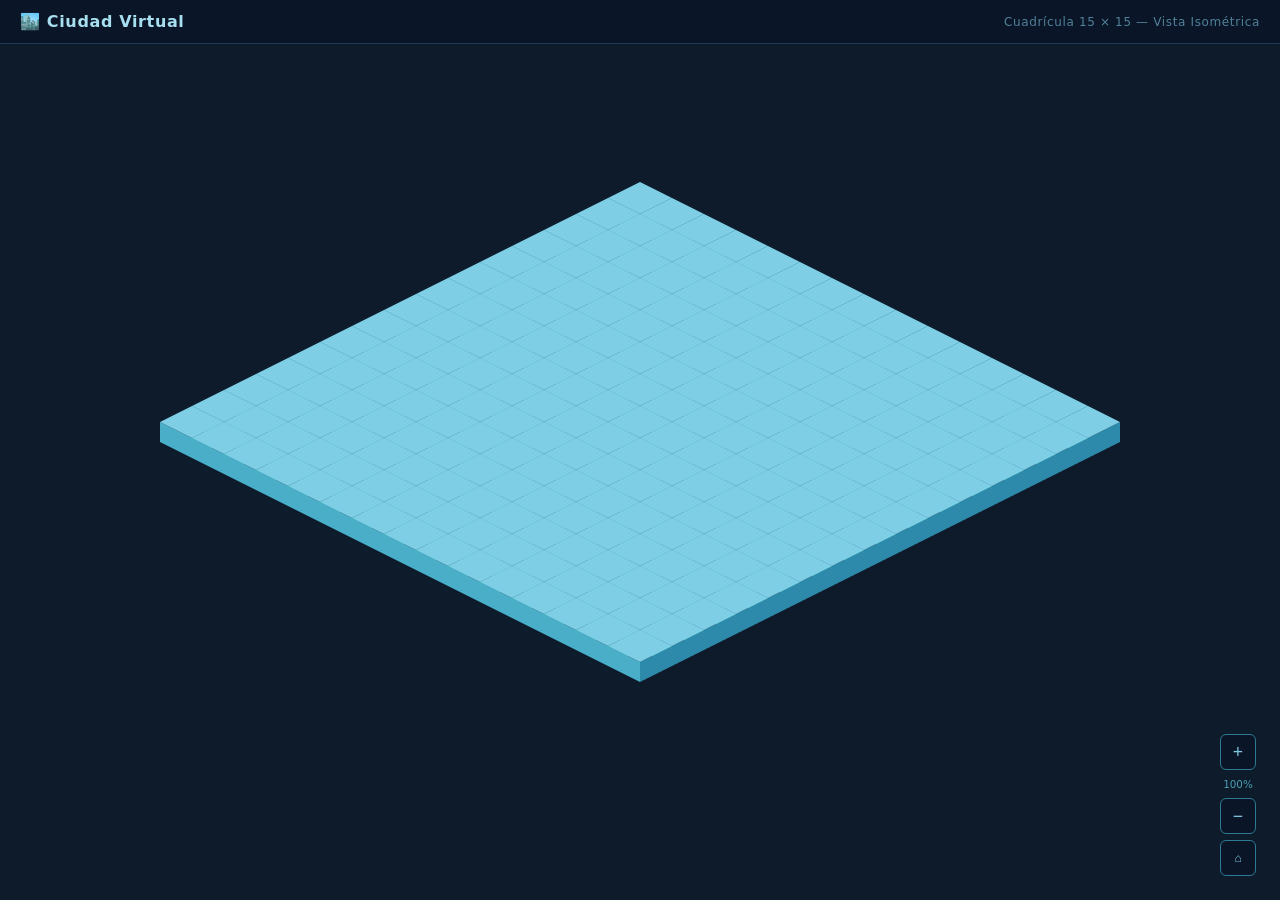
==== presentacion/vistas/index.html @ da92a7b5 "Generación de la cuadricula del mapa (prueba)" ====
<!DOCTYPE html>
<html lang="es">
<head>
    <meta charset="UTF-8">
    <meta name="viewport" content="width=device-width, initial-scale=1.0">
    <title>Ciudad Virtual – Cuadrícula Isométrica</title>
    <link rel="stylesheet" href="../estilos/styles.css">
</head>
<body>
    <div id="top-bar">
        <span id="title">🏙️ Ciudad Virtual</span>
        <span id="grid-info">Cuadrícula 15 × 15 — Vista Isométrica</span>
    </div>

    <div id="viewport">
        <div id="canvas-wrap">
            <div id="iso-scene">
                <div id="iso-grid"></div>
            </div>
        </div>
    </div>

    <div id="zoom-controls">
        <button id="btn-zoom-in"  title="Acercar">+</button>
        <div id="zoom-label">100%</div>
        <button id="btn-zoom-out" title="Alejar">−</button>
        <button id="btn-zoom-reset" title="Restablecer" style="font-size:0.75rem">⌂</button>
    </div>

    <div id="tooltip"></div>

    <script src="../../negocio/grid.js"></script>
</body>
</html>
---- presentacion/estilos/styles.css ----
/* ========================================
   CIUDAD VIRTUAL — Cuadrícula Isométrica
   styles.css
   ======================================== */

*, *::before, *::after {
    margin: 0;
    padding: 0;
    box-sizing: border-box;
}

html, body {
    width: 100%;
    height: 100%;
    background: #0d1b2a;
    overflow: hidden;
    font-family: 'Segoe UI', system-ui, sans-serif;
    color: #7ec8e3;
}

/* ---- TOP BAR ---- */
#top-bar {
    position: fixed;
    top: 0; left: 0; right: 0;
    height: 44px;
    background: #0a1628;
    border-bottom: 1px solid #1a3a55;
    display: flex;
    align-items: center;
    justify-content: space-between;
    padding: 0 20px;
    z-index: 200;
    letter-spacing: 0.04em;
}

#title {
    font-size: 1rem;
    font-weight: 700;
    color: #a8dff0;
}

#grid-info {
    font-size: 0.75rem;
    opacity: 0.6;
}

/* ---- ZOOM CONTROLS ---- */
#zoom-controls {
    position: fixed;
    bottom: 24px;
    right: 24px;
    display: flex;
    flex-direction: column;
    gap: 6px;
    z-index: 200;
}

#zoom-controls button {
    width: 36px;
    height: 36px;
    background: #0a1628;
    border: 1px solid #2e7a94;
    color: #7ec8e3;
    border-radius: 6px;
    font-size: 1.1rem;
    cursor: pointer;
    display: flex;
    align-items: center;
    justify-content: center;
    transition: background 0.15s, color 0.15s;
}

#zoom-controls button:hover {
    background: #2e7a94;
    color: #fff;
}

#zoom-label {
    text-align: center;
    font-size: 0.65rem;
    color: #4a9fb5;
    padding: 2px 0;
}

/* ---- VIEWPORT ---- */
#viewport {
    position: fixed;
    top: 44px; left: 0; right: 0; bottom: 0;
    overflow: hidden;
    cursor: grab;
    user-select: none;
}

#viewport.dragging {
    cursor: grabbing;
}

/* ---- CANVAS WRAP (zoom + pan) ---- */
#canvas-wrap {
    position: absolute;
    top: 0; left: 0;
    transform-origin: 0 0;
    will-change: transform;
}

/* ---- ESCENA ISO ---- */
#iso-scene {
    position: relative;
    display: inline-block;
    padding: 120px 180px 200px 180px;
}

/* ---- GRID ---- */
#iso-grid {
    position: relative;
}

/* ---- CUBO (SVG inline, sin skewY) ---- */
.iso-cube {
    position: absolute;
    cursor: pointer;
    overflow: visible;
}

.iso-cube svg {
    overflow: visible;
    display: block;
}

.iso-cube:hover svg {
    filter: brightness(1.28) drop-shadow(0 0 3px rgba(126,200,227,0.5));
}

.iso-cube:hover {
    z-index: 9999 !important;
}

/* selected = dorado */
.iso-cube.selected .poly-top   { fill: #f0d040; }
.iso-cube.selected .poly-left  { fill: #c4a820; }
.iso-cube.selected .poly-right { fill: #9a8010; }

/* ---- TOOLTIP ---- */
#tooltip {
    position: fixed;
    background: #071018;
    border: 1px solid #2e7a94;
    color: #a8dff0;
    padding: 5px 11px;
    border-radius: 4px;
    font-size: 0.75rem;
    pointer-events: none;
    z-index: 9999;
    white-space: nowrap;
    box-shadow: 0 4px 16px rgba(0,0,0,0.6);
    opacity: 0;
    transition: opacity 0.1s;
}

#tooltip.visible { opacity: 1; }
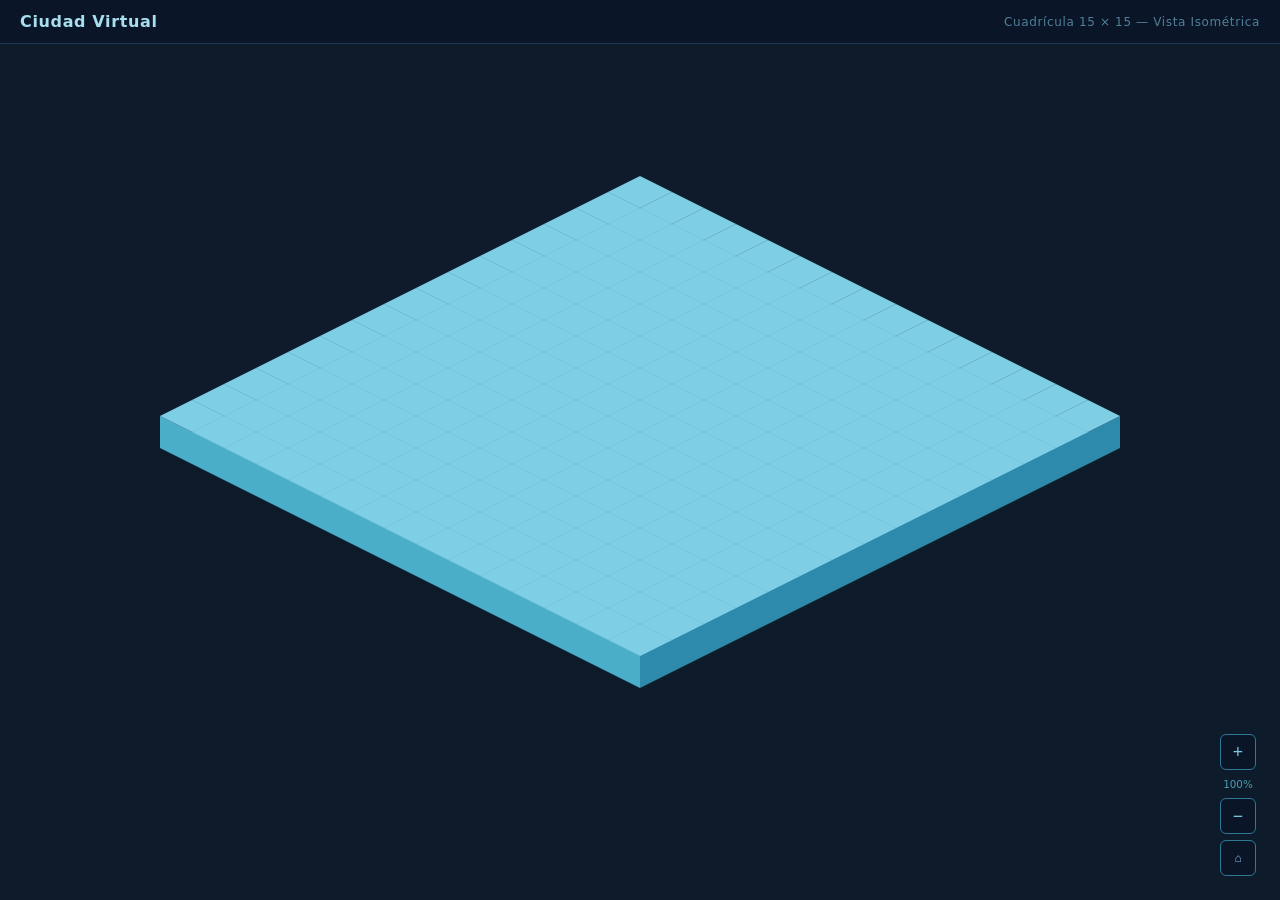
==== commit be45e75a: "Implementacion y conección entre la clase Mapa y la cuadricula (grid) de la interfaz" ====
--- a/presentacion/vistas/index.html
+++ b/presentacion/vistas/index.html
@@ -8,7 +8,7 @@
 </head>
 <body>
     <div id="top-bar">
-        <span id="title">🏙️ Ciudad Virtual</span>
+        <span id="title"> Ciudad Virtual</span>
         <span id="grid-info">Cuadrícula 15 × 15 — Vista Isométrica</span>
     </div>
 
@@ -29,6 +29,6 @@
 
     <div id="tooltip"></div>
 
-    <script src="../../negocio/grid.js"></script>
+    <script type="module" src="../../negocio/grid.js"></script>
 </body>
 </html>
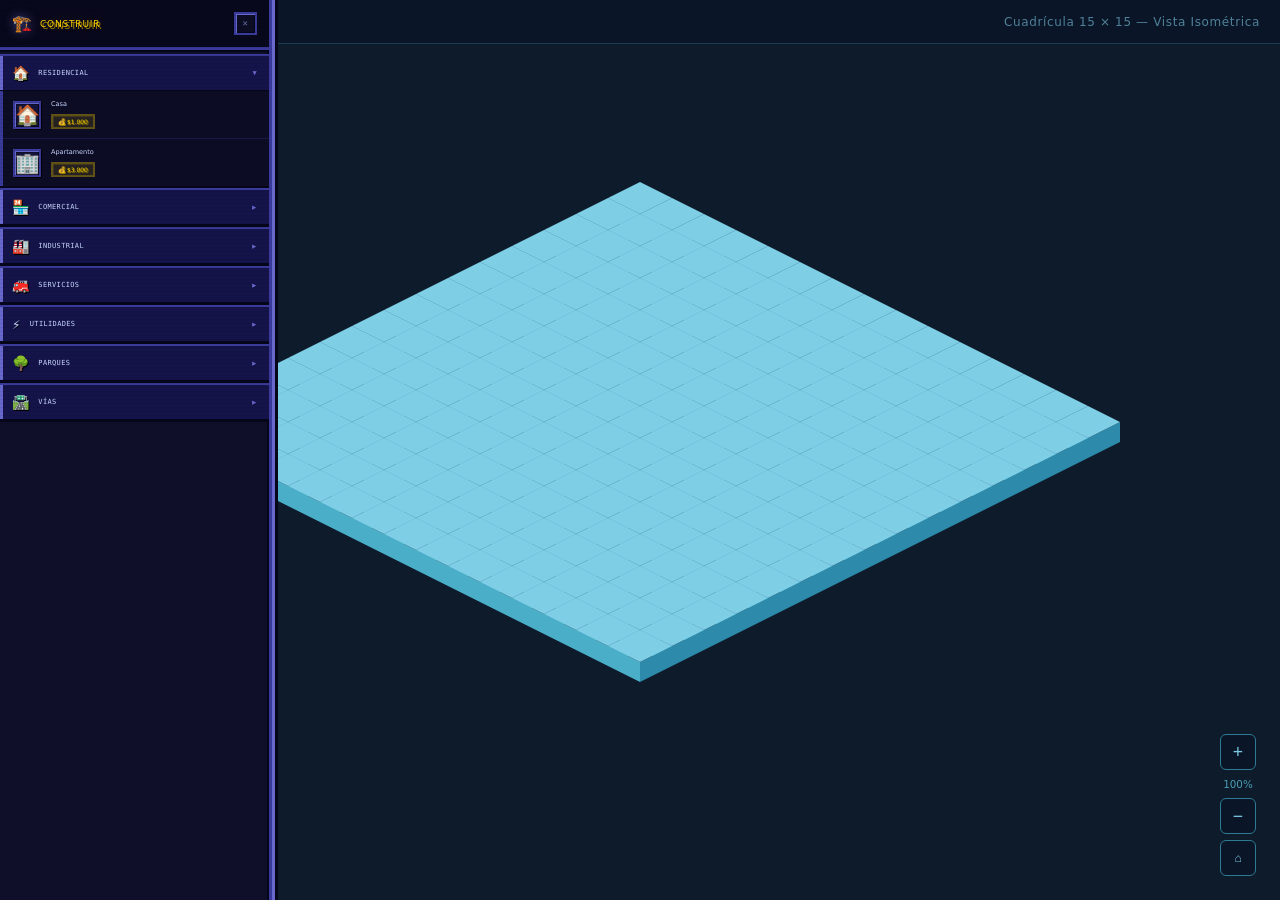
==== commit b9c2d795: "los edificios ya aprecen en el mapa" ====
--- a/presentacion/vistas/index.html
+++ b/presentacion/vistas/index.html
@@ -1,34 +1,282 @@
 <!DOCTYPE html>
 <html lang="es">
 <head>
-    <meta charset="UTF-8">
-    <meta name="viewport" content="width=device-width, initial-scale=1.0">
-    <title>Ciudad Virtual – Cuadrícula Isométrica</title>
-    <link rel="stylesheet" href="../estilos/styles.css">
+  <meta charset="UTF-8">
+  <meta name="viewport" content="width=device-width, initial-scale=1.0">
+  <title>Ciudad Virtual</title>
+  <link rel="preconnect" href="https://fonts.googleapis.com">
+  <link rel="preconnect" href="https://fonts.gstatic.com" crossorigin>
+  <link href="https://fonts.googleapis.com/css2?family=Press+Start+2P&display=swap" rel="stylesheet">
+  <link rel="stylesheet" href="../estilos/menus.css">
+  <link rel="stylesheet" href="../estilos/styles.css">
 </head>
 <body>
-    <div id="top-bar">
-        <span id="title"> Ciudad Virtual</span>
-        <span id="grid-info">Cuadrícula 15 × 15 — Vista Isométrica</span>
+
+  <!-- ===== TOP BAR ===== -->
+  <div id="top-bar">
+    <span id="title">🏙️ Ciudad Virtual</span>
+    <span id="grid-info">Cuadrícula 15 × 15 — Vista Isométrica</span>
+  </div>
+
+  <!-- ===== VIEWPORT / CUADRÍCULA ===== -->
+  <div id="viewport">
+    <div id="canvas-wrap">
+      <div id="iso-scene">
+        <div id="iso-grid"></div>
+      </div>
     </div>
-
-    <div id="viewport">
-        <div id="canvas-wrap">
-            <div id="iso-scene">
-                <div id="iso-grid"></div>
-            </div>
-        </div>
+  </div>
+
+  <!-- ===== ZOOM ===== -->
+  <div id="zoom-controls">
+    <button id="btn-zoom-in"  title="Acercar">+</button>
+    <div id="zoom-label">100%</div>
+    <button id="btn-zoom-out" title="Alejar">−</button>
+    <button id="btn-zoom-reset" title="Restablecer" style="font-size:0.75rem">⌂</button>
+  </div>
+
+  <div id="tooltip"></div>
+
+  <!-- ===== PANEL LATERAL DE CONSTRUCCIÓN ===== -->
+  <aside class="sidebar" id="sidebar" data-open="true">
+
+    <div class="sidebar-header">
+      <div class="sidebar-title-wrap">
+        <span class="sidebar-icon">🏗️</span>
+        <h2 class="sidebar-title">CONSTRUIR</h2>
+      </div>
+      <button class="sidebar-close" id="sidebarClose" title="Cerrar panel">✕</button>
     </div>
 
-    <div id="zoom-controls">
-        <button id="btn-zoom-in"  title="Acercar">+</button>
-        <div id="zoom-label">100%</div>
-        <button id="btn-zoom-out" title="Alejar">−</button>
-        <button id="btn-zoom-reset" title="Restablecer" style="font-size:0.75rem">⌂</button>
-    </div>
-
-    <div id="tooltip"></div>
-
-    <script type="module" src="../../negocio/grid.js"></script>
+    <div class="sidebar-body">
+
+      <!-- RESIDENCIAL -->
+      <div class="category" data-open="true">
+        <button class="cat-header" onclick="toggleCat(this)">
+          <span class="cat-icon">🏠</span>
+          <span class="cat-name">RESIDENCIAL</span>
+          <span class="cat-arrow">▼</span>
+        </button>
+        <ul class="cat-items">
+          <li class="build-item" data-id="res-001">
+            <span class="build-icon">🏠</span>
+            <div class="build-info">
+              <span class="build-name">Casa</span>
+              <span class="build-cost">💰 $1.000</span>
+            </div>
+          </li>
+          <li class="build-item" data-id="res-002">
+            <span class="build-icon">🏢</span>
+            <div class="build-info">
+              <span class="build-name">Apartamento</span>
+              <span class="build-cost">💰 $3.000</span>
+            </div>
+          </li>
+        </ul>
+      </div>
+
+      <!-- COMERCIAL -->
+      <div class="category" data-open="false">
+        <button class="cat-header" onclick="toggleCat(this)">
+          <span class="cat-icon">🏪</span>
+          <span class="cat-name">COMERCIAL</span>
+          <span class="cat-arrow">▼</span>
+        </button>
+        <ul class="cat-items">
+          <li class="build-item" data-id="com-001">
+            <span class="build-icon">🏪</span>
+            <div class="build-info">
+              <span class="build-name">Tienda</span>
+              <span class="build-cost">💰 $2.000</span>
+            </div>
+          </li>
+          <li class="build-item" data-id="com-002">
+            <span class="build-icon">🏬</span>
+            <div class="build-info">
+              <span class="build-name">C. Comercial</span>
+              <span class="build-cost">💰 $8.000</span>
+            </div>
+          </li>
+        </ul>
+      </div>
+
+      <!-- INDUSTRIAL -->
+      <div class="category" data-open="false">
+        <button class="cat-header" onclick="toggleCat(this)">
+          <span class="cat-icon">🏭</span>
+          <span class="cat-name">INDUSTRIAL</span>
+          <span class="cat-arrow">▼</span>
+        </button>
+        <ul class="cat-items">
+          <li class="build-item" data-id="ind-001">
+            <span class="build-icon">🏭</span>
+            <div class="build-info">
+              <span class="build-name">Fábrica</span>
+              <span class="build-cost">💰 $5.000</span>
+            </div>
+          </li>
+          <li class="build-item" data-id="ind-002">
+            <span class="build-icon">🌾</span>
+            <div class="build-info">
+              <span class="build-name">Granja</span>
+              <span class="build-cost">💰 $3.000</span>
+            </div>
+          </li>
+        </ul>
+      </div>
+
+      <!-- SERVICIOS -->
+      <div class="category" data-open="false">
+        <button class="cat-header" onclick="toggleCat(this)">
+          <span class="cat-icon">🚒</span>
+          <span class="cat-name">SERVICIOS</span>
+          <span class="cat-arrow">▼</span>
+        </button>
+        <ul class="cat-items">
+          <li class="build-item" data-id="serv-001">
+            <span class="build-icon">👮</span>
+            <div class="build-info">
+              <span class="build-name">Est. Policía</span>
+              <span class="build-cost">💰 $4.000</span>
+            </div>
+          </li>
+          <li class="build-item" data-id="serv-002">
+            <span class="build-icon">🚒</span>
+            <div class="build-info">
+              <span class="build-name">Est. Bomberos</span>
+              <span class="build-cost">💰 $4.000</span>
+            </div>
+          </li>
+          <li class="build-item" data-id="serv-003">
+            <span class="build-icon">🏥</span>
+            <div class="build-info">
+              <span class="build-name">Hospital</span>
+              <span class="build-cost">💰 $6.000</span>
+            </div>
+          </li>
+        </ul>
+      </div>
+
+      <!-- PLANTAS DE UTILIDAD -->
+      <div class="category" data-open="false">
+        <button class="cat-header" onclick="toggleCat(this)">
+          <span class="cat-icon">⚡</span>
+          <span class="cat-name">UTILIDADES</span>
+          <span class="cat-arrow">▼</span>
+        </button>
+        <ul class="cat-items">
+          <li class="build-item" data-id="util-001">
+            <span class="build-icon">⚡</span>
+            <div class="build-info">
+              <span class="build-name">Pl. Eléctrica</span>
+              <span class="build-cost">💰 $10.000</span>
+            </div>
+          </li>
+          <li class="build-item" data-id="util-002">
+            <span class="build-icon">💧</span>
+            <div class="build-info">
+              <span class="build-name">Pl. de Agua</span>
+              <span class="build-cost">💰 $8.000</span>
+            </div>
+          </li>
+        </ul>
+      </div>
+
+      <!-- PARQUES -->
+      <div class="category" data-open="false">
+        <button class="cat-header" onclick="toggleCat(this)">
+          <span class="cat-icon">🌳</span>
+          <span class="cat-name">PARQUES</span>
+          <span class="cat-arrow">▼</span>
+        </button>
+        <ul class="cat-items">
+          <li class="build-item" data-id="parque-001">
+            <span class="build-icon">🌳</span>
+            <div class="build-info">
+              <span class="build-name">Parque</span>
+              <span class="build-cost">💰 $500</span>
+            </div>
+          </li>
+        </ul>
+      </div>
+
+      <!-- VÍAS -->
+      <div class="category" data-open="false">
+        <button class="cat-header" onclick="toggleCat(this)">
+          <span class="cat-icon">🛣️</span>
+          <span class="cat-name">VÍAS</span>
+          <span class="cat-arrow">▼</span>
+        </button>
+        <ul class="cat-items">
+          <li class="build-item" data-id="via-001">
+            <span class="build-icon">🛣️</span>
+            <div class="build-info">
+              <span class="build-name">Vía</span>
+              <span class="build-cost">💰 $100</span>
+            </div>
+          </li>
+        </ul>
+      </div>
+
+    </div><!-- /.sidebar-body -->
+  </aside>
+
+  <!-- Pestaña flotante para reabrir el panel -->
+  <button class="sidebar-tab" id="sidebarTab" title="Abrir panel de construcción">
+    🏗️
+    <span>CONSTRUIR</span>
+  </button>
+
+  <!-- ===== PANEL DE INFORMACIÓN DE EDIFICIO ===== -->
+  <!-- Se crea dinámicamente desde grid.js al hacer click en un edificio construido -->
+
+  <script>
+    /* ---------- MENÚ LATERAL ---------- */
+    function toggleCat(btn) {
+      const cat = btn.closest('.category');
+      cat.dataset.open = cat.dataset.open === 'true' ? 'false' : 'true';
+    }
+
+    const sidebar  = document.getElementById('sidebar');
+    const closeBtn = document.getElementById('sidebarClose');
+    const tabBtn   = document.getElementById('sidebarTab');
+
+    closeBtn.addEventListener('click', () => sidebar.dataset.open = 'false');
+    tabBtn.addEventListener('click',   () => sidebar.dataset.open = 'true');
+
+    /* ---------- SELECCIÓN DE EDIFICIO DEL MENÚ ---------- */
+    // Cuando el usuario hace click en un build-item del menú,
+    // se guarda su data-id en window.edificioSeleccionado
+    // para que grid.js lo lea al hacer click en una celda.
+    document.querySelectorAll('.build-item').forEach(item => {
+      item.addEventListener('click', () => {
+        // Quitar selección visual previa
+        document.querySelectorAll('.build-item').forEach(i => i.classList.remove('activo'));
+        // Marcar el nuevo item como activo
+        item.classList.add('activo');
+        // Guardar qué edificio está "en mano"
+        window.edificioSeleccionado = item.dataset.id;
+      });
+    });
+  </script>
+
+  <!-- Clase base Construccion -->
+  <script src="../../modelos/construccion/construccion.js"></script>
+
+  <!-- Clases que heredan de Construccion directamente -->
+  <script src="../../modelos/construccion/edificio.js"></script>
+  <script src="../../modelos/construccion/vias.js"></script>
+  <script src="../../modelos/construccion/parques.js"></script>
+
+  <!-- Clases que heredan de Edificio (dentro de tiposEdificios) -->
+  <script src="../../modelos/construccion/tiposEdificios/residencial.js"></script>
+  <script src="../../modelos/construccion/tiposEdificios/comercial.js"></script>
+  <script src="../../modelos/construccion/tiposEdificios/industrial.js"></script>
+  <script src="../../modelos/construccion/tiposEdificios/servicio.js"></script>
+  <script src="../../modelos/construccion/tiposEdificios/plantasUtilidad.js"></script>
+
+  <!-- Lógica principal del grid -->
+  <script src="../../negocio/grid.js"></script>
+
 </body>
 </html>
--- a/presentacion/estilos/menus.css
+++ b/presentacion/estilos/menus.css
@@ -0,0 +1,423 @@
+/* ============================================================
+ñ   Pixel Art City Builder — Variables y reset
+   ============================================================ */
+*, *::before, *::after {
+  box-sizing: border-box;
+  margin: 0;
+  padding: 0;
+  image-rendering: pixelated;
+}
+
+:root {
+  /* Paleta pixel art oscura */
+  --bg-page:        #080818;
+  --bg-sidebar:     #0f0f2a;
+  --bg-header:      #08081c;
+  --bg-cat:         #14144a;
+  --bg-cat-hover:   #1e1e6a;
+  --bg-item:        #0c0c24;
+  --bg-item-hover:  #181848;
+  --bg-item-active: #20208a;
+
+  /* Bordes pixel */
+  --border:         #3a3a9a;
+  --border-hi:      #6868cc;
+  --border-dk:      #06061a;
+
+  /* Textos */
+  --text-primary:   #c8d8ff;
+  --text-secondary: #6878a8;
+  --text-dim:       #383868;
+
+  /* Acento dorado retro */
+  --accent:         #ffd700;
+  --accent-dim:     #aa8800;
+  --accent-bg:      rgba(255, 215, 0, 0.10);
+  --accent-border:  rgba(255, 215, 0, 0.28);
+
+  /* Sidebar */
+  --sb-width:       272px;
+  --header-h:       50px;
+  --transition:     0.14s steps(4);
+}
+
+body {
+  background-color: var(--bg-page);
+  color: var(--text-primary);
+  font-family: 'Press Start 2P', 'Courier New', monospace;
+  min-height: 100vh;
+  overflow-x: hidden;
+  cursor: default;
+}
+
+/* ============================================================
+   Sidebar — estilo panel de videojuego pixel art
+   ============================================================ */
+.sidebar {
+  position: fixed;
+  top: 0;
+  left: 0;
+  width: var(--sb-width);
+  height: 100vh;
+  background: var(--bg-sidebar);
+  display: flex;
+  flex-direction: column;
+  z-index: 200;
+  transform: translateX(0);
+  transition: transform var(--transition);
+
+  /* Borde pixel art: 3 capas de sombra para efecto elevado */
+  border-right: 3px solid var(--border);
+  box-shadow:
+    3px 0 0 0 var(--border-hi),
+    6px 0 0 0 var(--border-dk),
+    inset -2px 0 0 0 var(--border-dk),
+    inset 0 2px 0 0 var(--border-hi);
+}
+
+/* Efecto scanlines sutiles sobre todo el panel */
+.sidebar::after {
+  content: '';
+  position: absolute;
+  inset: 0;
+  pointer-events: none;
+  background: repeating-linear-gradient(
+    to bottom,
+    transparent 0px,
+    transparent 3px,
+    rgba(0, 0, 0, 0.06) 3px,
+    rgba(0, 0, 0, 0.06) 4px
+  );
+  z-index: 10;
+}
+
+/* Estado cerrado */
+.sidebar[data-open="false"] {
+  transform: translateX(calc(-1 * var(--sb-width) - 8px));
+  box-shadow: none;
+}
+
+/* ---- Cabecera del panel ---- */
+.sidebar-header {
+  display: flex;
+  align-items: center;
+  justify-content: space-between;
+  padding: 0 12px;
+  height: var(--header-h);
+  background: var(--bg-header);
+  border-bottom: 3px solid var(--border);
+  box-shadow: 0 2px 0 var(--border-dk);
+  flex-shrink: 0;
+  position: relative;
+  z-index: 1;
+}
+
+.sidebar-title-wrap {
+  display: flex;
+  align-items: center;
+  gap: 8px;
+}
+
+.sidebar-icon {
+  font-size: 16px;
+  line-height: 1;
+  filter: drop-shadow(0 0 5px rgba(104, 104, 204, 0.8));
+}
+
+.sidebar-title {
+  font-size: 9px;
+  font-weight: 400;
+  letter-spacing: 0.09em;
+  color: var(--accent);
+  /* Sombra pixel doble — efecto retro */
+  text-shadow:
+    2px 2px 0 var(--accent-dim),
+    0 0 10px rgba(255, 215, 0, 0.25);
+}
+
+.sidebar-close {
+  background: var(--bg-item);
+  border: 2px solid var(--border);
+  color: var(--text-secondary);
+  font-family: 'Press Start 2P', monospace;
+  font-size: 9px;
+  cursor: pointer;
+  padding: 5px 7px;
+  line-height: 1;
+  transition: color var(--transition), background var(--transition);
+  /* Borde biselado pixel */
+  box-shadow:
+    inset 1px 1px 0 var(--border-hi),
+    inset -1px -1px 0 var(--border-dk);
+}
+
+.sidebar-close:hover {
+  color: var(--accent);
+  background: var(--bg-item-hover);
+  border-color: var(--accent-dim);
+}
+
+.sidebar-close:active {
+  box-shadow:
+    inset -1px -1px 0 var(--border-hi),
+    inset 1px 1px 0 var(--border-dk);
+  transform: translate(1px, 1px);
+}
+
+/* ---- Cuerpo con scroll ---- */
+.sidebar-body {
+  flex: 1;
+  overflow-y: auto;
+  overflow-x: hidden;
+  padding: 4px 0 12px;
+  position: relative;
+  z-index: 1;
+}
+
+.sidebar-body::-webkit-scrollbar {
+  width: 8px;
+  background: var(--bg-header);
+}
+.sidebar-body::-webkit-scrollbar-track {
+  background: var(--bg-header);
+  border-left: 2px solid var(--border-dk);
+}
+.sidebar-body::-webkit-scrollbar-thumb {
+  background: var(--border);
+  border-left: 2px solid var(--border-hi);
+  border-right: 2px solid var(--border-dk);
+}
+.sidebar-body::-webkit-scrollbar-thumb:hover {
+  background: var(--border-hi);
+}
+
+/* ============================================================
+   Categorías (acordeón pixel art)
+   ============================================================ */
+.category {
+  border-bottom: 2px solid var(--border-dk);
+}
+
+/* Botón de cabecera de categoría */
+.cat-header {
+  width: 100%;
+  display: flex;
+  align-items: center;
+  gap: 9px;
+  padding: 10px 12px;
+  background: var(--bg-cat);
+  border: none;
+  border-top: 2px solid var(--border);
+  border-bottom: 1px solid var(--border-dk);
+  cursor: pointer;
+  color: var(--text-primary);
+  font-family: 'Press Start 2P', monospace;
+  font-size: 7px;
+  letter-spacing: 0.05em;
+  text-align: left;
+  transition: background var(--transition);
+  user-select: none;
+  position: relative;
+}
+
+/* Barra de color izquierda — efecto game UI */
+.cat-header::before {
+  content: '';
+  position: absolute;
+  left: 0; top: 0; bottom: 0;
+  width: 3px;
+  background: var(--border-hi);
+}
+
+.cat-header:hover {
+  background: var(--bg-cat-hover);
+}
+
+.cat-header:hover .cat-name {
+  color: var(--accent);
+  text-shadow: 1px 1px 0 var(--accent-dim);
+}
+
+.cat-icon {
+  font-size: 14px;
+  flex-shrink: 0;
+  line-height: 1;
+  filter: drop-shadow(1px 1px 0 rgba(0, 0, 0, 0.9));
+}
+
+.cat-name {
+  flex: 1;
+  transition: color var(--transition), text-shadow var(--transition);
+}
+
+.cat-arrow {
+  font-size: 7px;
+  color: var(--border-hi);
+  transition: transform 0.12s steps(3);
+  line-height: 1;
+}
+
+/* Flecha apunta abajo (abierto) / derecha (cerrado) */
+.category[data-open="true"]  .cat-arrow { transform: rotate(0deg); }
+.category[data-open="false"] .cat-arrow { transform: rotate(-90deg); }
+
+/* ---- Lista de edificios ---- */
+.cat-items {
+  list-style: none;
+  max-height: 600px;
+  overflow: hidden;
+  transition: max-height 0.18s steps(8);
+  background: var(--bg-item);
+  border-left: 3px solid var(--border);
+}
+
+.category[data-open="false"] .cat-items {
+  max-height: 0;
+}
+
+/* ---- Ítem de edificio ---- */
+.build-item {
+  display: flex;
+  align-items: center;
+  gap: 10px;
+  padding: 9px 10px;
+  background: var(--bg-item);
+  cursor: pointer;
+  border-bottom: 1px solid rgba(58, 58, 154, 0.3);
+  transition: background var(--transition);
+  position: relative;
+}
+
+/* Barra de acento dorada al hacer hover */
+.build-item::before {
+  content: '';
+  position: absolute;
+  left: 0; top: 0; bottom: 0;
+  width: 0;
+  background: var(--accent);
+  transition: width 0.1s steps(3);
+}
+
+.build-item:last-child { border-bottom: none; }
+
+.build-item:hover {
+  background: var(--bg-item-hover);
+}
+
+.build-item:hover::before { width: 3px; }
+
+.build-item:active { background: var(--bg-item-active); }
+
+/* Icono del edificio */
+.build-icon {
+  font-size: 20px;
+  flex-shrink: 0;
+  width: 28px;
+  height: 28px;
+  display: flex;
+  align-items: center;
+  justify-content: center;
+  background: rgba(58, 58, 154, 0.25);
+  border: 2px solid var(--border);
+  box-shadow:
+    inset 1px 1px 0 var(--border-hi),
+    inset -1px -1px 0 var(--border-dk);
+  filter: drop-shadow(1px 1px 0 rgba(0, 0, 0, 0.9));
+}
+
+/* Contenedor de nombre + costo apilados */
+.build-info {
+  display: flex;
+  flex-direction: column;
+  gap: 5px;
+  flex: 1;
+  min-width: 0;
+}
+
+.build-name {
+  font-size: 6.5px;
+  color: var(--text-primary);
+  line-height: 1.4;
+  transition: color var(--transition);
+  white-space: nowrap;
+  overflow: hidden;
+  text-overflow: ellipsis;
+}
+
+.build-item:hover .build-name { color: #ffffff; }
+
+.build-cost {
+  font-size: 6px;
+  color: var(--accent);
+  white-space: nowrap;
+  background: var(--accent-bg);
+  border: 2px solid var(--accent-border);
+  padding: 2px 5px;
+  align-self: flex-start;
+  /* Sombra texto dorada pixel */
+  text-shadow: 1px 1px 0 var(--accent-dim);
+  box-shadow: inset 1px 1px 0 rgba(255, 215, 0, 0.12);
+  transition: background var(--transition), border-color var(--transition);
+}
+
+.build-item:hover .build-cost {
+  background: rgba(255, 215, 0, 0.18);
+  border-color: rgba(255, 215, 0, 0.55);
+  box-shadow:
+    inset 1px 1px 0 rgba(255, 215, 0, 0.25),
+    0 0 6px rgba(255, 215, 0, 0.12);
+}
+
+/* ============================================================
+   Pestaña flotante para reabrir el panel
+   ============================================================ */
+.sidebar-tab {
+  position: fixed;
+  bottom: 32px;
+  left: 0;
+  transform: translateX(-6px);
+  z-index: 199;
+
+  display: flex;
+  flex-direction: column;
+  align-items: center;
+  gap: 7px;
+
+  background: var(--bg-cat);
+  border: 3px solid var(--border);
+  border-left: none;
+  color: var(--text-primary);
+  font-family: 'Press Start 2P', monospace;
+  font-size: 6px;
+  letter-spacing: 0.05em;
+  padding: 14px 8px;
+  cursor: pointer;
+
+  opacity: 0;
+  pointer-events: none;
+  transition: opacity 0.1s steps(2), background var(--transition),
+              transform 0.14s steps(3);
+
+  /* Bisel pixel art */
+  box-shadow:
+    inset 0 2px 0 var(--border-hi),
+    inset -2px 0 0 var(--border-dk),
+    3px 0 0 0 var(--border-dk);
+}
+
+.sidebar[data-open="false"] ~ .sidebar-tab {
+  opacity: 1;
+  pointer-events: auto;
+  transform: translateX(0);
+}
+
+.sidebar-tab:hover {
+  background: var(--bg-cat-hover);
+  color: var(--accent);
+}
+
+.sidebar-tab > span {
+  writing-mode: vertical-rl;
+  text-orientation: mixed;
+  line-height: 1;
+}
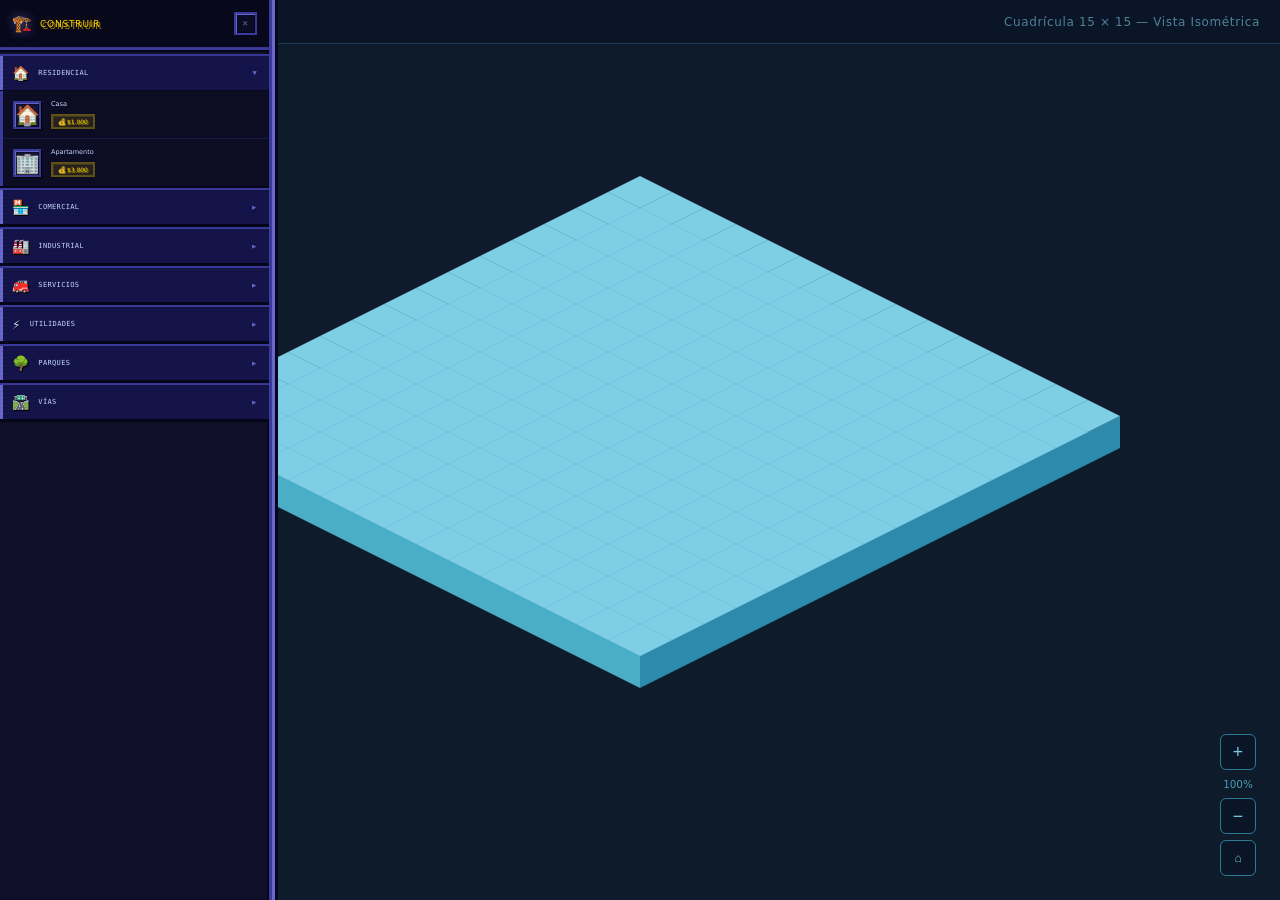
==== commit 078f1ae4: "errores al construir" ====
--- a/presentacion/vistas/index.html
+++ b/presentacion/vistas/index.html
@@ -260,6 +260,10 @@
     });
   </script>
 
+  <!-- Modelos base (deben ir primero) -->
+  <script src="../../modelos/recursos.js"></script>
+  <script src="../../modelos/Ciudadano.js"></script>
+
   <!-- Clase base Construccion -->
   <script src="../../modelos/construccion/construccion.js"></script>
 
@@ -275,8 +279,8 @@
   <script src="../../modelos/construccion/tiposEdificios/servicio.js"></script>
   <script src="../../modelos/construccion/tiposEdificios/plantasUtilidad.js"></script>
 
-  <!-- Lógica principal del grid -->
-  <script src="../../negocio/grid.js"></script>
+  <!-- grid.js usa import/export → necesita type="module" -->
+  <script type="module" src="../../negocio/grid.js"></script>
 
 </body>
 </html>
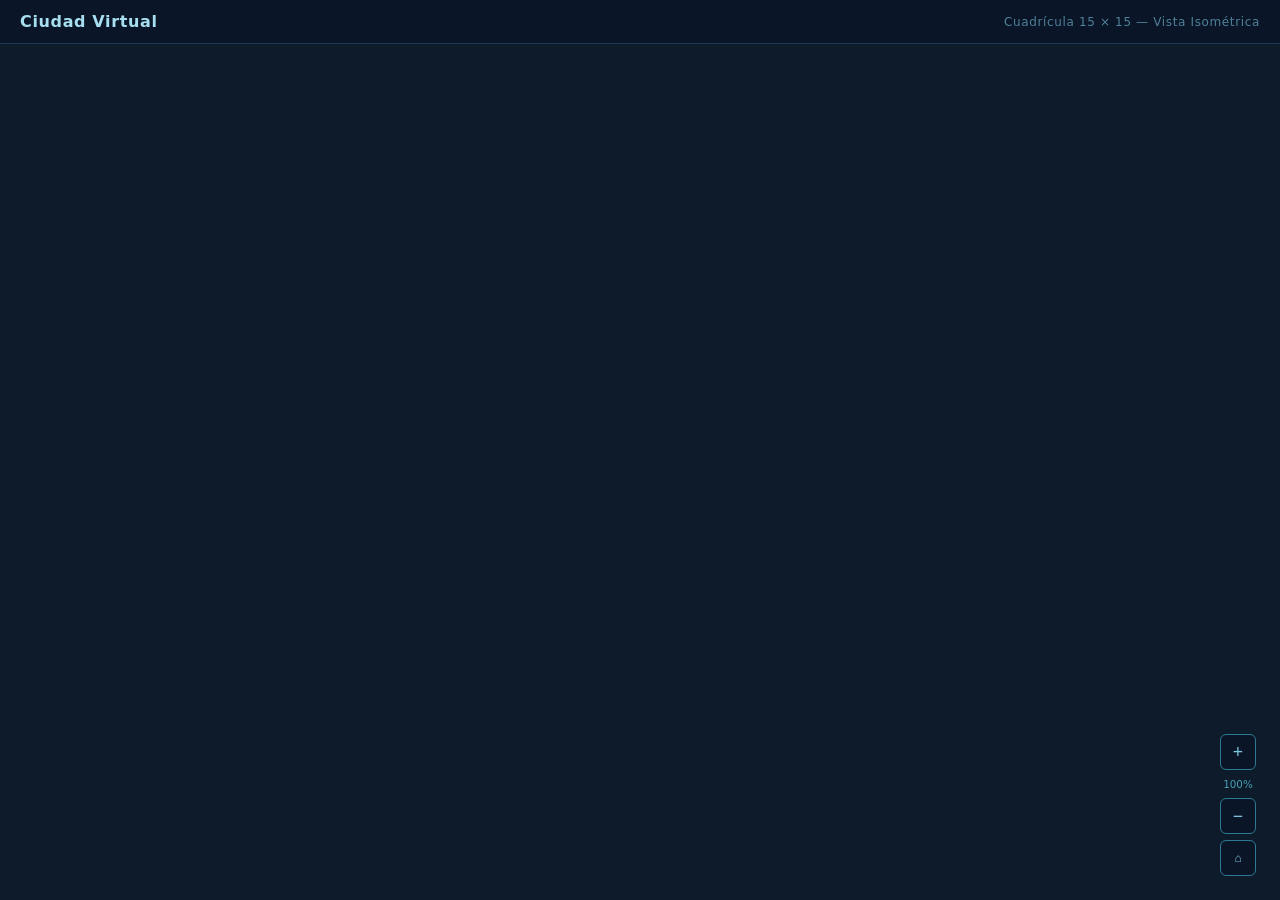
==== commit e1f51d6b: "error pull" ====
--- a/presentacion/vistas/index.html
+++ b/presentacion/vistas/index.html
@@ -1,286 +1,34 @@
 <!DOCTYPE html>
 <html lang="es">
 <head>
-  <meta charset="UTF-8">
-  <meta name="viewport" content="width=device-width, initial-scale=1.0">
-  <title>Ciudad Virtual</title>
-  <link rel="preconnect" href="https://fonts.googleapis.com">
-  <link rel="preconnect" href="https://fonts.gstatic.com" crossorigin>
-  <link href="https://fonts.googleapis.com/css2?family=Press+Start+2P&display=swap" rel="stylesheet">
-  <link rel="stylesheet" href="../estilos/menus.css">
-  <link rel="stylesheet" href="../estilos/styles.css">
+    <meta charset="UTF-8">
+    <meta name="viewport" content="width=device-width, initial-scale=1.0">
+    <title>Ciudad Virtual – Cuadrícula Isométrica</title>
+    <link rel="stylesheet" href="../estilos/styles.css">
 </head>
 <body>
-
-  <!-- ===== TOP BAR ===== -->
-  <div id="top-bar">
-    <span id="title">🏙️ Ciudad Virtual</span>
-    <span id="grid-info">Cuadrícula 15 × 15 — Vista Isométrica</span>
-  </div>
-
-  <!-- ===== VIEWPORT / CUADRÍCULA ===== -->
-  <div id="viewport">
-    <div id="canvas-wrap">
-      <div id="iso-scene">
-        <div id="iso-grid"></div>
-      </div>
-    </div>
-  </div>
-
-  <!-- ===== ZOOM ===== -->
-  <div id="zoom-controls">
-    <button id="btn-zoom-in"  title="Acercar">+</button>
-    <div id="zoom-label">100%</div>
-    <button id="btn-zoom-out" title="Alejar">−</button>
-    <button id="btn-zoom-reset" title="Restablecer" style="font-size:0.75rem">⌂</button>
-  </div>
-
-  <div id="tooltip"></div>
-
-  <!-- ===== PANEL LATERAL DE CONSTRUCCIÓN ===== -->
-  <aside class="sidebar" id="sidebar" data-open="true">
-
-    <div class="sidebar-header">
-      <div class="sidebar-title-wrap">
-        <span class="sidebar-icon">🏗️</span>
-        <h2 class="sidebar-title">CONSTRUIR</h2>
-      </div>
-      <button class="sidebar-close" id="sidebarClose" title="Cerrar panel">✕</button>
+    <div id="top-bar">
+        <span id="title"> Ciudad Virtual</span>
+        <span id="grid-info">Cuadrícula 15 × 15 — Vista Isométrica</span>
     </div>
 
-    <div class="sidebar-body">
+    <div id="viewport">
+        <div id="canvas-wrap">
+            <div id="iso-scene">
+                <div id="iso-grid"></div>
+            </div>
+        </div>
+    </div>
 
-      <!-- RESIDENCIAL -->
-      <div class="category" data-open="true">
-        <button class="cat-header" onclick="toggleCat(this)">
-          <span class="cat-icon">🏠</span>
-          <span class="cat-name">RESIDENCIAL</span>
-          <span class="cat-arrow">▼</span>
-        </button>
-        <ul class="cat-items">
-          <li class="build-item" data-id="res-001">
-            <span class="build-icon">🏠</span>
-            <div class="build-info">
-              <span class="build-name">Casa</span>
-              <span class="build-cost">💰 $1.000</span>
-            </div>
-          </li>
-          <li class="build-item" data-id="res-002">
-            <span class="build-icon">🏢</span>
-            <div class="build-info">
-              <span class="build-name">Apartamento</span>
-              <span class="build-cost">💰 $3.000</span>
-            </div>
-          </li>
-        </ul>
-      </div>
+    <div id="zoom-controls">
+        <button id="btn-zoom-in"  title="Acercar">+</button>
+        <div id="zoom-label">100%</div>
+        <button id="btn-zoom-out" title="Alejar">−</button>
+        <button id="btn-zoom-reset" title="Restablecer" style="font-size:0.75rem">⌂</button>
+    </div>
 
-      <!-- COMERCIAL -->
-      <div class="category" data-open="false">
-        <button class="cat-header" onclick="toggleCat(this)">
-          <span class="cat-icon">🏪</span>
-          <span class="cat-name">COMERCIAL</span>
-          <span class="cat-arrow">▼</span>
-        </button>
-        <ul class="cat-items">
-          <li class="build-item" data-id="com-001">
-            <span class="build-icon">🏪</span>
-            <div class="build-info">
-              <span class="build-name">Tienda</span>
-              <span class="build-cost">💰 $2.000</span>
-            </div>
-          </li>
-          <li class="build-item" data-id="com-002">
-            <span class="build-icon">🏬</span>
-            <div class="build-info">
-              <span class="build-name">C. Comercial</span>
-              <span class="build-cost">💰 $8.000</span>
-            </div>
-          </li>
-        </ul>
-      </div>
+    <div id="tooltip"></div>
 
-      <!-- INDUSTRIAL -->
-      <div class="category" data-open="false">
-        <button class="cat-header" onclick="toggleCat(this)">
-          <span class="cat-icon">🏭</span>
-          <span class="cat-name">INDUSTRIAL</span>
-          <span class="cat-arrow">▼</span>
-        </button>
-        <ul class="cat-items">
-          <li class="build-item" data-id="ind-001">
-            <span class="build-icon">🏭</span>
-            <div class="build-info">
-              <span class="build-name">Fábrica</span>
-              <span class="build-cost">💰 $5.000</span>
-            </div>
-          </li>
-          <li class="build-item" data-id="ind-002">
-            <span class="build-icon">🌾</span>
-            <div class="build-info">
-              <span class="build-name">Granja</span>
-              <span class="build-cost">💰 $3.000</span>
-            </div>
-          </li>
-        </ul>
-      </div>
-
-      <!-- SERVICIOS -->
-      <div class="category" data-open="false">
-        <button class="cat-header" onclick="toggleCat(this)">
-          <span class="cat-icon">🚒</span>
-          <span class="cat-name">SERVICIOS</span>
-          <span class="cat-arrow">▼</span>
-        </button>
-        <ul class="cat-items">
-          <li class="build-item" data-id="serv-001">
-            <span class="build-icon">👮</span>
-            <div class="build-info">
-              <span class="build-name">Est. Policía</span>
-              <span class="build-cost">💰 $4.000</span>
-            </div>
-          </li>
-          <li class="build-item" data-id="serv-002">
-            <span class="build-icon">🚒</span>
-            <div class="build-info">
-              <span class="build-name">Est. Bomberos</span>
-              <span class="build-cost">💰 $4.000</span>
-            </div>
-          </li>
-          <li class="build-item" data-id="serv-003">
-            <span class="build-icon">🏥</span>
-            <div class="build-info">
-              <span class="build-name">Hospital</span>
-              <span class="build-cost">💰 $6.000</span>
-            </div>
-          </li>
-        </ul>
-      </div>
-
-      <!-- PLANTAS DE UTILIDAD -->
-      <div class="category" data-open="false">
-        <button class="cat-header" onclick="toggleCat(this)">
-          <span class="cat-icon">⚡</span>
-          <span class="cat-name">UTILIDADES</span>
-          <span class="cat-arrow">▼</span>
-        </button>
-        <ul class="cat-items">
-          <li class="build-item" data-id="util-001">
-            <span class="build-icon">⚡</span>
-            <div class="build-info">
-              <span class="build-name">Pl. Eléctrica</span>
-              <span class="build-cost">💰 $10.000</span>
-            </div>
-          </li>
-          <li class="build-item" data-id="util-002">
-            <span class="build-icon">💧</span>
-            <div class="build-info">
-              <span class="build-name">Pl. de Agua</span>
-              <span class="build-cost">💰 $8.000</span>
-            </div>
-          </li>
-        </ul>
-      </div>
-
-      <!-- PARQUES -->
-      <div class="category" data-open="false">
-        <button class="cat-header" onclick="toggleCat(this)">
-          <span class="cat-icon">🌳</span>
-          <span class="cat-name">PARQUES</span>
-          <span class="cat-arrow">▼</span>
-        </button>
-        <ul class="cat-items">
-          <li class="build-item" data-id="parque-001">
-            <span class="build-icon">🌳</span>
-            <div class="build-info">
-              <span class="build-name">Parque</span>
-              <span class="build-cost">💰 $500</span>
-            </div>
-          </li>
-        </ul>
-      </div>
-
-      <!-- VÍAS -->
-      <div class="category" data-open="false">
-        <button class="cat-header" onclick="toggleCat(this)">
-          <span class="cat-icon">🛣️</span>
-          <span class="cat-name">VÍAS</span>
-          <span class="cat-arrow">▼</span>
-        </button>
-        <ul class="cat-items">
-          <li class="build-item" data-id="via-001">
-            <span class="build-icon">🛣️</span>
-            <div class="build-info">
-              <span class="build-name">Vía</span>
-              <span class="build-cost">💰 $100</span>
-            </div>
-          </li>
-        </ul>
-      </div>
-
-    </div><!-- /.sidebar-body -->
-  </aside>
-
-  <!-- Pestaña flotante para reabrir el panel -->
-  <button class="sidebar-tab" id="sidebarTab" title="Abrir panel de construcción">
-    🏗️
-    <span>CONSTRUIR</span>
-  </button>
-
-  <!-- ===== PANEL DE INFORMACIÓN DE EDIFICIO ===== -->
-  <!-- Se crea dinámicamente desde grid.js al hacer click en un edificio construido -->
-
-  <script>
-    /* ---------- MENÚ LATERAL ---------- */
-    function toggleCat(btn) {
-      const cat = btn.closest('.category');
-      cat.dataset.open = cat.dataset.open === 'true' ? 'false' : 'true';
-    }
-
-    const sidebar  = document.getElementById('sidebar');
-    const closeBtn = document.getElementById('sidebarClose');
-    const tabBtn   = document.getElementById('sidebarTab');
-
-    closeBtn.addEventListener('click', () => sidebar.dataset.open = 'false');
-    tabBtn.addEventListener('click',   () => sidebar.dataset.open = 'true');
-
-    /* ---------- SELECCIÓN DE EDIFICIO DEL MENÚ ---------- */
-    // Cuando el usuario hace click en un build-item del menú,
-    // se guarda su data-id en window.edificioSeleccionado
-    // para que grid.js lo lea al hacer click en una celda.
-    document.querySelectorAll('.build-item').forEach(item => {
-      item.addEventListener('click', () => {
-        // Quitar selección visual previa
-        document.querySelectorAll('.build-item').forEach(i => i.classList.remove('activo'));
-        // Marcar el nuevo item como activo
-        item.classList.add('activo');
-        // Guardar qué edificio está "en mano"
-        window.edificioSeleccionado = item.dataset.id;
-      });
-    });
-  </script>
-
-  <!-- Modelos base (deben ir primero) -->
-  <script src="../../modelos/recursos.js"></script>
-  <script src="../../modelos/Ciudadano.js"></script>
-
-  <!-- Clase base Construccion -->
-  <script src="../../modelos/construccion/construccion.js"></script>
-
-  <!-- Clases que heredan de Construccion directamente -->
-  <script src="../../modelos/construccion/edificio.js"></script>
-  <script src="../../modelos/construccion/vias.js"></script>
-  <script src="../../modelos/construccion/parques.js"></script>
-
-  <!-- Clases que heredan de Edificio (dentro de tiposEdificios) -->
-  <script src="../../modelos/construccion/tiposEdificios/residencial.js"></script>
-  <script src="../../modelos/construccion/tiposEdificios/comercial.js"></script>
-  <script src="../../modelos/construccion/tiposEdificios/industrial.js"></script>
-  <script src="../../modelos/construccion/tiposEdificios/servicio.js"></script>
-  <script src="../../modelos/construccion/tiposEdificios/plantasUtilidad.js"></script>
-
-  <!-- grid.js usa import/export → necesita type="module" -->
-  <script type="module" src="../../negocio/grid.js"></script>
-
+    <script type="module" src="../../negocio/grid.js"></script>
 </body>
 </html>
